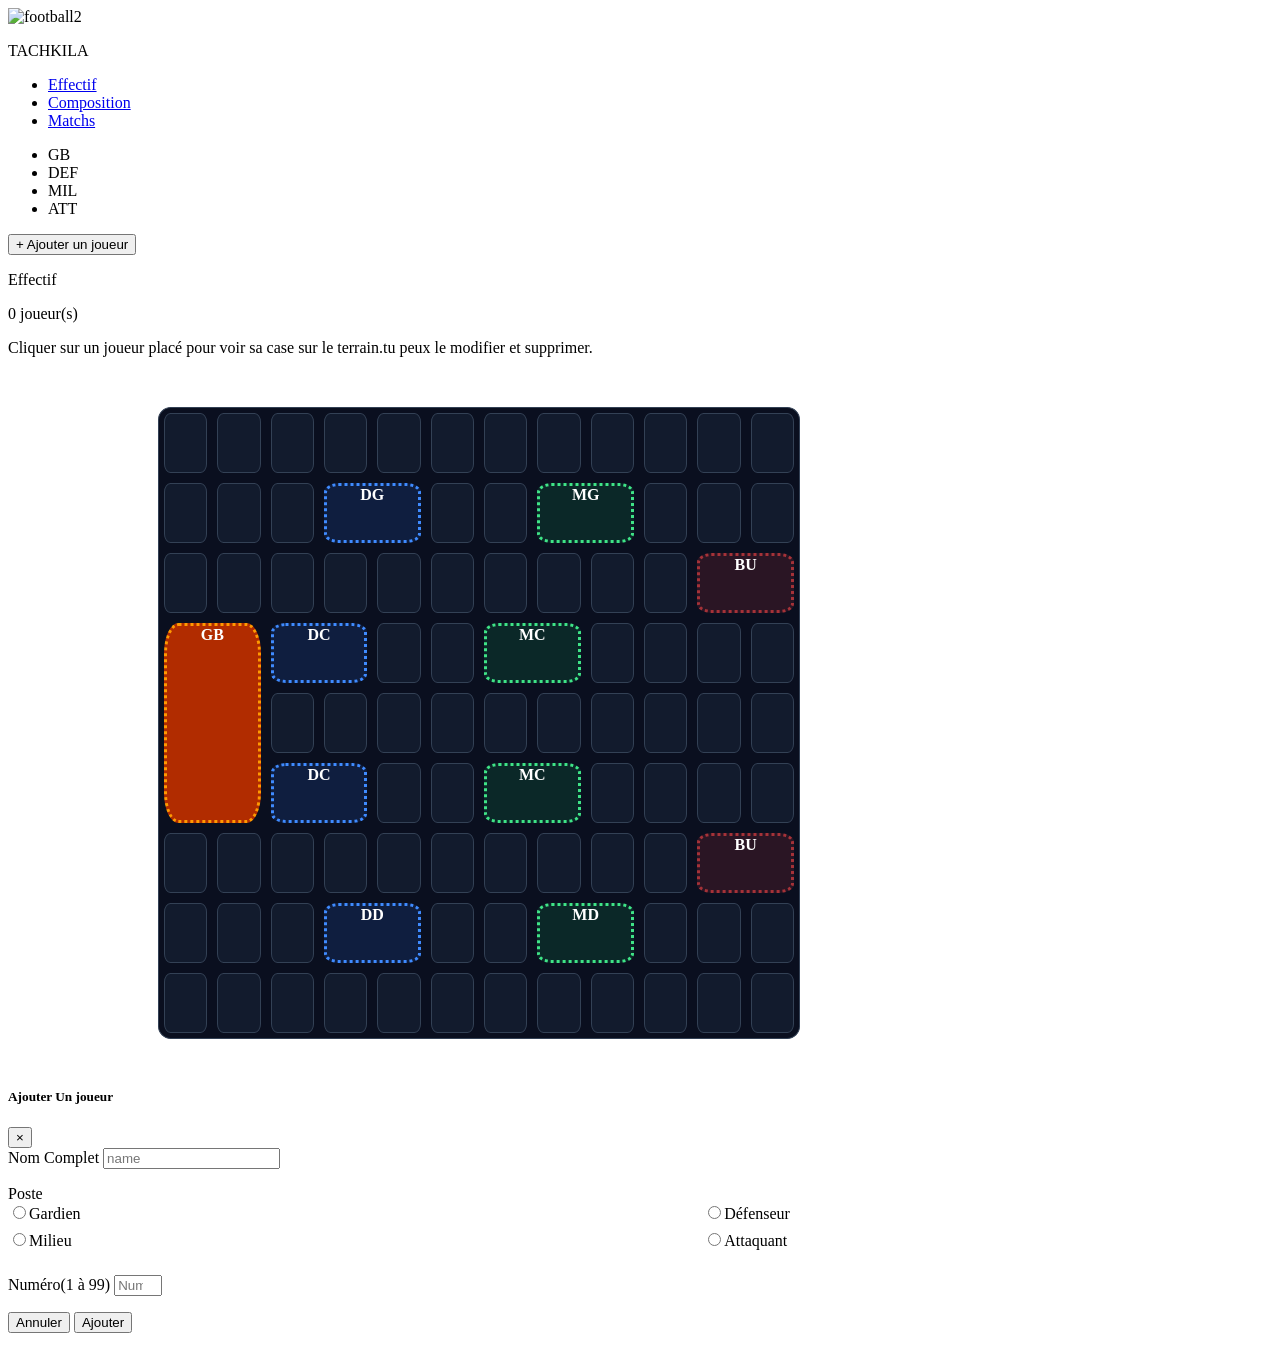
==== composition.html @ 78844aa4 "organiser la structure du projet et copier l'ancienne version de composition.html" ====
<!doctype html>
<html lang="en">
  <head>
    <meta charset="UTF-8" />
    <meta name="viewport" content="width=device-width, initial-scale=1.0" />
    <script src="https://cdn.jsdelivr.net/npm/@tailwindcss/browser@4"></script>
    <link rel="stylesheet" href="css/style.css" />
    <title>TACHKILA</title>
  </head>
  <body w-screen h-screen>
    <header>
      <nav
        class="flex justify-between bg-slate-800 pr-2 pl-2 pb-3 pt-3 border-b text-sm"
      >
        <div class="flex gap-1">
          <img
            class="bg-white rounded-full max-sm:w-5 max-sm:h-5"
            width="20"
            height="20"
            src="https://img.icons8.com/sf-ultralight/25/football2.png"
            alt="football2"
          />
          <p class="text-white font-bold">TACHKILA</p>
        </div>
        <div class="">
            <ul class="flex gap-3 rounded-lg pr-2 pl-2 border border-#334155 text-white">
                <li><a href="index.html">Effectif</li></a>
                <li><a href="composition.html"> Composition</li></a>
                <li> <a href="matchs.html"> Matchs</li></a>
            </ul>
        </div>
        <div >
          <ul class="flex gap-5">
            <li class="text-orange-500">GB</li>
            <li class="text-blue-600">DEF</li>
            <li class="text-green-600">MIL</li>
            <li class="text-red-600">ATT</li>
          </ul>
        </div>
        
      </nav>
    </header>
    <main class="flex max-sm:flex-col truncate">
      <aside
        class="text-white text-base w-1/4 h-screen bg-slate-800 border-r max-sm:w-full max-sm:h-auto"
      >
        <button
          class="bg-green-600 rounded-lg m-4 p-1 w-4/5 font-bold cursor-pointer"
          id="ajouterBtn"
        >
          + Ajouter un joueur
        </button>
        <div class="flex gap-10">
          <p>Effectif</p>
          <p id="placedCounter" class="m-4 text-sm"></p>
          <p class="compteur"></p>
        </div>
        <p class="text-sm">
          Cliquer sur un joueur placé pour voir sa case sur le terrain.tu peux
          le modifier et supprimer.
        </p>
        <div class="playerList"></div>
      </aside>
      <section
        class="h-screen w-3/4 bg-slate-900 flex flex-col items-center max-sm:w-full max-sm:h-auto"
      >
        <div class="terrain-container">
          <div class="terrain"></div>
          <div class="terrain"></div>
          <div class="terrain"></div>
          <div class="terrain"></div>
          <div class="terrain"></div>
          <div class="terrain"></div>
          <div class="terrain"></div>
          <div class="terrain"></div>
          <div class="terrain"></div>
          <div class="terrain"></div>
          <div class="terrain"></div>
          <div class="terrain"></div>
          <div class="terrain"></div>
          <div class="terrain"></div>
          <div class="terrain"></div>
          <!-- 16 -->
          <div class="terrain">DG</div>
          <div class="terrain"></div>
          <div class="terrain"></div>
          <div class="terrain"></div>
          <!-- 20 -->
          <div class="terrain">MG</div>
          <div class="terrain"></div>
          <div class="terrain"></div>
          <div class="terrain"></div>
          <div class="terrain"></div>
          <div class="terrain"></div>
          <div class="terrain"></div>
          <div class="terrain"></div>
          <div class="terrain"></div>
          <div class="terrain"></div>
          <div class="terrain"></div>
          <div class="terrain"></div>
          <div class="terrain"></div>
          <div class="terrain"></div>
          <div class="terrain"></div>
          <!-- 35 -->
          <div class="terrain">BU</div>
          <!-- 39 -->
          <div class="terrain"></div>
          <div class="terrain">GB</div>
          <div class="terrain"></div>
          <!-- 43 -->
          <div class="terrain">DC</div>
          <div class="terrain"></div>
          <div class="terrain"></div>
          <div class="terrain"></div>
          <div class="terrain">MC</div>
          <div class="terrain"></div>
          <div class="terrain"></div>
          <div class="terrain"></div>
          <div class="terrain"></div>
          <div class="terrain"></div>
          <div class="terrain"></div>
          <div class="terrain"></div>
          <div class="terrain"></div>
          <div class="terrain"></div>
          <div class="terrain"></div>
          <div class="terrain"></div>
          <div class="terrain"></div>
          <!-- 67 -->
          <div class="terrain"></div>
          <div class="terrain"></div>
          <!-- 63 -->
          <div class="terrain"></div>
          <div class="terrain"></div>
          <div class="terrain"></div>
          <!-- 67 -->
          <div class="terrain"></div>
          <div class="terrain"></div>
          <div class="terrain">DC</div>
          <div class="terrain"></div>
          <div class="terrain"></div>
          <div class="terrain"></div>
          <div class="terrain">MC</div>
          <div class="terrain"></div>
          <div class="terrain"></div>
          <div class="terrain"></div>
          <div class="terrain"></div>
          <div class="terrain"></div>
          <div class="terrain"></div>
          <div class="terrain"></div>
          <div class="terrain"></div>
          <div class="terrain"></div>
          <!-- 84 -->
          <div class="terrain"></div>
          <div class="terrain"></div>
          <div class="terrain"></div>
          <div class="terrain"></div>
          <!-- 89 -->
          <div class="terrain"></div>
          <div class="terrain"></div>
          <div class="terrain"></div>
          <!-- 93 -->
          <div class="terrain">BU</div>
          <div class="terrain"></div>
          <div class="terrain"></div>
          <div class="terrain"></div>
          <div class="terrain"></div>
          <div class="terrain">DD</div>
          <div class="terrain"></div>
          <div class="terrain"></div>
          <div class="terrain"></div>
          <div class="terrain">MD</div>
        </div>
        <div
          id="modal"
          class="invisible bg-slate-700 mr-5 ml-5 p-2 rounded-xl transition duration-500 text-white"
        >
          <form action="" class="form_pop">
            <div class="flex justify-between">
              <h5 class="m-2 font-bold">Ajouter Un joueur</h5>
              <button class="btn-croix" type="button">&times;</button>
            </div>
            <div>
              <label for="name" class="m-2 text-xs"> Nom Complet</label>
              <input
                id="name"
                type="text"
                placeholder="name"
                class="outline-blue-600 bg-slate-800 rounded-md m-2 mb-4 width-full"
              />
              <p class="mssg" id="errName"></p>
            </div>
            <div class="m-2 mb-4">
              <label for="" class="text-xs mb-10">Poste</label>
              <div class="modal-posts">
                <label for="gardien"
                  ><input
                    type="radio"
                    id="gardien"
                    value="gardien"
                    name="poste"
                  />Gardien</label
                >

                <label for=""
                  ><input
                    type="radio"
                    id="defenseur"
                    value="defenseur"
                    name="poste"
                  />Défenseur</label
                >

                <label for="">
                  <input
                    type="radio"
                    id="milieu"
                    value="milieu"
                    name="poste"
                  />Milieu</label
                >

                <label for=""
                  ><input
                    type="radio"
                    id="Attaquant"
                    value="Attaquant"
                    name="poste"
                  />Attaquant</label
                >
                <p class="mssg" id="errpost"></p>
              </div>
            </div>
            <div class="m-2 m-4">
              <label for="num" class="text-xs">Numéro(1 à 99)</label>
              <input
                id="num"
                placeholder="Number"
                class="number outline-blue-600 bg-slate-800 rounded-md width-full"
                type="number"
                max="99"
                min="1"
              />
              <p class="mssg" id="errNb"></p>
            </div>
            <div id="modal-btn" class="flex justify-end gap-5">
              <button
                class="btn-annuler bg-slate-800 rounded-lg p-1 cursor-pointer"
                type="button"
              >
                Annuler
              </button>
              <button
                class="btn-ajouter bg-green-600 rounded-lg p-1 cursor-pointer"
                type="submit"
              >
                Ajouter
              </button>
            </div>
            <p class="mssg" id="err_form"></p>
          </form>
        </div>
      </section>
    </main>

    <script src="index.js"></script>
  </body>
</html>
---- css/style.css ----
.terrain-container{
    display: grid;
    justify-content: center;
    grid-template-columns:repeat(12,1fr);
    grid-template-rows:repeat(9,1fr) ;
    width:50vw ;
    height: 70vh;
    margin: 50px 150px;
    border:1px solid #334155 ;
    border-radius: 2%;
    background-color: #0a0f1f;
}

.terrain{
    margin: 5px;
    border: 1px solid #334155;
    border-radius: 15%;
    background-color: #121b2d;
    font-weight: bold;
    color:white;
}

.terrain:nth-child(16){
    grid-area: 2 / 4 /2/span 2;
    text-align: center;
    background-color:#0f1e3f ;
    border: 3px dotted #3f8bff;
}

.terrain:nth-child(20){
    grid-area: 2 / 8 /2/span 2;
    text-align: center;
    background-color:#0b2828 ;
    border: 3px dotted #3fe487;
}
.terrain:nth-child(35){
    grid-area: 3 / 11 /3/span 2;
    text-align: center;
    background-color: #2a1524;
    border: 3px dotted #a53238;
}
.terrain:nth-child(37){
    grid-area: 4 / 1 /7/span 2;
    text-align: center;
     background-color:#B12C00 ;
    border: 3px dotted #FF9A00;
}
.terrain:nth-child(39){
    grid-area: 4 / 3 /4/span 2;
    text-align: center;
    background-color:#0f1e3f ;
    border: 3px dotted #3f8bff;
}
.terrain:nth-child(43){
    grid-area: 4 / 7 /4/span 2;
    text-align: center;
     background-color:#0b2828 ;
    border: 3px dotted #3fe487;
}
.terrain:nth-child(67){
    grid-area: 6/ 7 /6/span 2;
    text-align: center;
     background-color:#0b2828 ;
    border: 3px dotted #3fe487;
}
.terrain:nth-child(63){
    grid-area: 6/ 3 /6/span 2;
    text-align: center;
    background-color:#0f1e3f ;
    border: 3px dotted #3f8bff;
}
.terrain:nth-child(84){
    grid-area: 7 /11 /7/span 2;
    text-align: center;
     background-color: #2a1524;
    border: 3px dotted #a53238;
}
.terrain:nth-child(89){
    grid-area: 8 / 4 /8/span 2;
    text-align: center;
    background-color:#0f1e3f ;
    border: 3px dotted #3f8bff;
}
.terrain:nth-child(93){
    grid-area: 8 / 8/8/span 2;
    text-align: center;
    background-color:#0b2828 ;
    border: 3px dotted #3fe487;
}

/* modal */
.modal-posts{
    display: grid;
    grid-template-columns: repeat(2,1fr) ;
    grid-template-rows: repeat(2,1fr);
    gap: 10%; 
}
.open-modal{
    top: 40%;
    visibility: visible;
    transform: translate(-50%, -120%) scale(1);
}
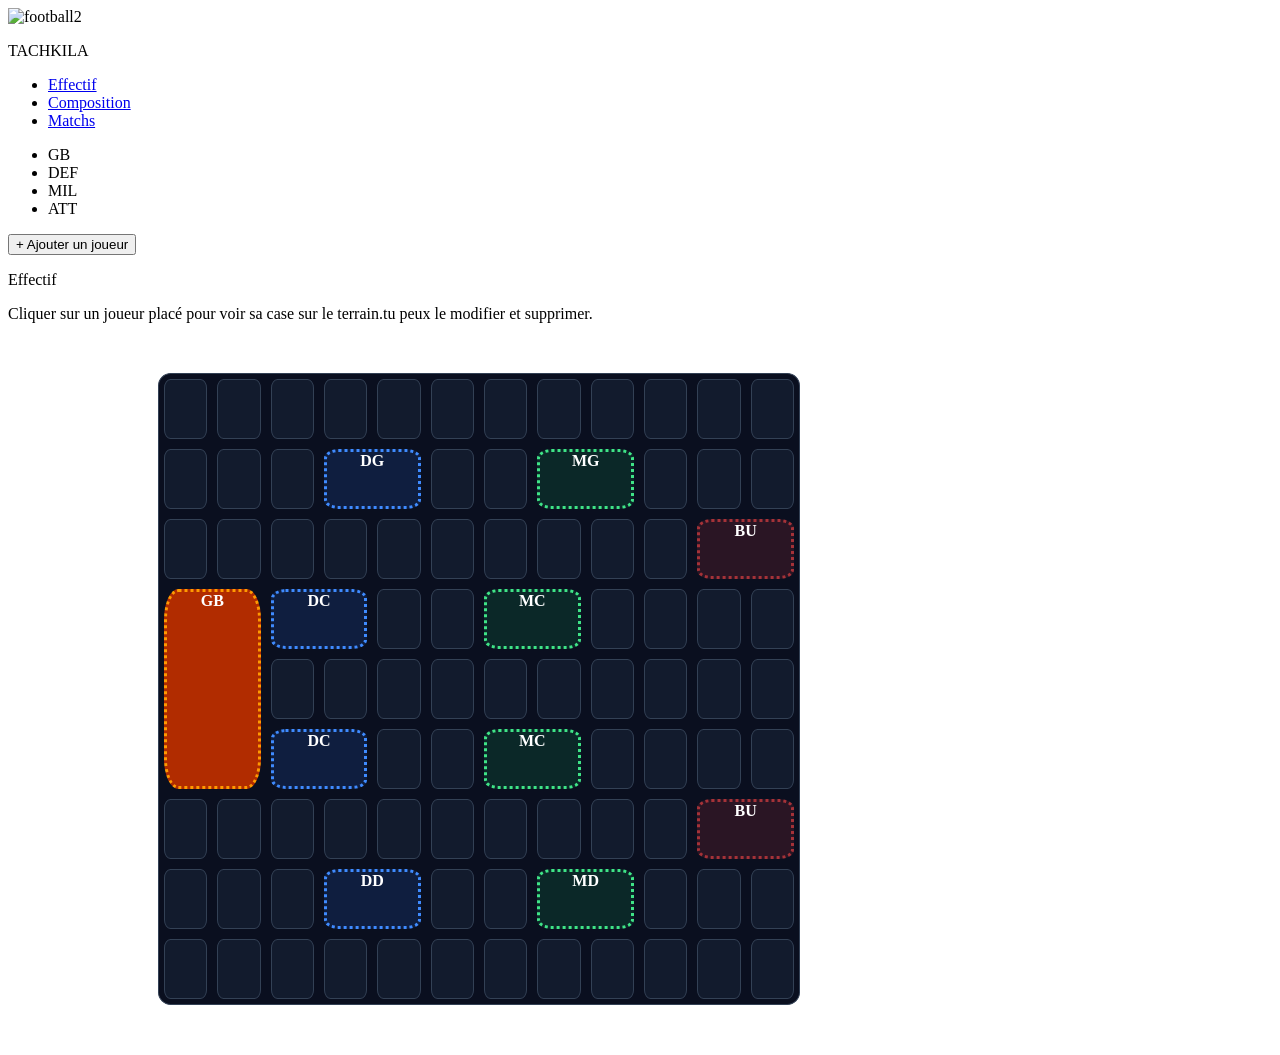
==== commit 04efafd9: "decouper le js en plusieurs modules" ====
--- a/composition.html
+++ b/composition.html
@@ -170,7 +170,7 @@
           <div class="terrain"></div>
           <div class="terrain">MD</div>
         </div>
-        <div
+        <!-- <div
           id="modal"
           class="invisible bg-slate-700 mr-5 ml-5 p-2 rounded-xl transition duration-500 text-white"
         >
@@ -189,8 +189,21 @@
               />
               <p class="mssg" id="errName"></p>
             </div>
+            <div class="flex">
+              <div>
+                <label for="age" class="m-2 text-xs">age:</label>
+                <input type="number" id="age" placeholder="age de joueur..." class="outline-blue-600 bg-slate-800 rounded-md m-2 mb-4 width-full">
+              </div>
+              <div>
+                <label for="état" class="m-2 text-xs">état:</label>
+                <select name="état" id="état">
+                  <option value="en_forme">en forme</option>
+                  <option value="blesse">blessé</option>
+                </select>
+              </div>
+            </div>
             <div class="m-2 mb-4">
-              <label for="" class="text-xs mb-10">Poste</label>
+              <label for="" class="text-xs mb-10">Poste:</label>
               <div class="modal-posts">
                 <label for="gardien"
                   ><input
@@ -258,7 +271,7 @@
             </div>
             <p class="mssg" id="err_form"></p>
           </form>
-        </div>
+        </div> -->
       </section>
     </main>
 
--- a/css/style.css
+++ b/css/style.css
@@ -1,102 +1,101 @@
-.terrain-container{
-    display: grid;
-    justify-content: center;
-    grid-template-columns:repeat(12,1fr);
-    grid-template-rows:repeat(9,1fr) ;
-    width:50vw ;
-    height: 70vh;
-    margin: 50px 150px;
-    border:1px solid #334155 ;
-    border-radius: 2%;
-    background-color: #0a0f1f;
+.terrain-container {
+  display: grid;
+  justify-content: center;
+  grid-template-columns: repeat(12, 1fr);
+  grid-template-rows: repeat(9, 1fr);
+  width: 50vw;
+  height: 70vh;
+  margin: 50px 150px;
+  border: 1px solid #334155;
+  border-radius: 2%;
+  background-color: #0a0f1f;
 }
 
-.terrain{
-    margin: 5px;
-    border: 1px solid #334155;
-    border-radius: 15%;
-    background-color: #121b2d;
-    font-weight: bold;
-    color:white;
+.terrain {
+  margin: 5px;
+  border: 1px solid #334155;
+  border-radius: 15%;
+  background-color: #121b2d;
+  font-weight: bold;
+  color: white;
 }
 
-.terrain:nth-child(16){
-    grid-area: 2 / 4 /2/span 2;
-    text-align: center;
-    background-color:#0f1e3f ;
-    border: 3px dotted #3f8bff;
+.terrain:nth-child(16) {
+  grid-area: 2 / 4 /2 / span 2;
+  text-align: center;
+  background-color: #0f1e3f;
+  border: 3px dotted #3f8bff;
 }
 
-.terrain:nth-child(20){
-    grid-area: 2 / 8 /2/span 2;
-    text-align: center;
-    background-color:#0b2828 ;
-    border: 3px dotted #3fe487;
+.terrain:nth-child(20) {
+  grid-area: 2 / 8 /2 / span 2;
+  text-align: center;
+  background-color: #0b2828;
+  border: 3px dotted #3fe487;
 }
-.terrain:nth-child(35){
-    grid-area: 3 / 11 /3/span 2;
-    text-align: center;
-    background-color: #2a1524;
-    border: 3px dotted #a53238;
+.terrain:nth-child(35) {
+  grid-area: 3 / 11 /3 / span 2;
+  text-align: center;
+  background-color: #2a1524;
+  border: 3px dotted #a53238;
 }
-.terrain:nth-child(37){
-    grid-area: 4 / 1 /7/span 2;
-    text-align: center;
-     background-color:#B12C00 ;
-    border: 3px dotted #FF9A00;
+.terrain:nth-child(37) {
+  grid-area: 4 / 1 /7 / span 2;
+  text-align: center;
+  background-color: #b12c00;
+  border: 3px dotted #ff9a00;
 }
-.terrain:nth-child(39){
-    grid-area: 4 / 3 /4/span 2;
-    text-align: center;
-    background-color:#0f1e3f ;
-    border: 3px dotted #3f8bff;
+.terrain:nth-child(39) {
+  grid-area: 4 / 3 /4 / span 2;
+  text-align: center;
+  background-color: #0f1e3f;
+  border: 3px dotted #3f8bff;
 }
-.terrain:nth-child(43){
-    grid-area: 4 / 7 /4/span 2;
-    text-align: center;
-     background-color:#0b2828 ;
-    border: 3px dotted #3fe487;
+.terrain:nth-child(43) {
+  grid-area: 4 / 7 /4 / span 2;
+  text-align: center;
+  background-color: #0b2828;
+  border: 3px dotted #3fe487;
 }
-.terrain:nth-child(67){
-    grid-area: 6/ 7 /6/span 2;
-    text-align: center;
-     background-color:#0b2828 ;
-    border: 3px dotted #3fe487;
+.terrain:nth-child(67) {
+  grid-area: 6/ 7 /6 / span 2;
+  text-align: center;
+  background-color: #0b2828;
+  border: 3px dotted #3fe487;
 }
-.terrain:nth-child(63){
-    grid-area: 6/ 3 /6/span 2;
-    text-align: center;
-    background-color:#0f1e3f ;
-    border: 3px dotted #3f8bff;
+.terrain:nth-child(63) {
+  grid-area: 6/ 3 /6 / span 2;
+  text-align: center;
+  background-color: #0f1e3f;
+  border: 3px dotted #3f8bff;
 }
-.terrain:nth-child(84){
-    grid-area: 7 /11 /7/span 2;
-    text-align: center;
-     background-color: #2a1524;
-    border: 3px dotted #a53238;
+.terrain:nth-child(84) {
+  grid-area: 7 /11 /7 / span 2;
+  text-align: center;
+  background-color: #2a1524;
+  border: 3px dotted #a53238;
 }
-.terrain:nth-child(89){
-    grid-area: 8 / 4 /8/span 2;
-    text-align: center;
-    background-color:#0f1e3f ;
-    border: 3px dotted #3f8bff;
+.terrain:nth-child(89) {
+  grid-area: 8 / 4 /8 / span 2;
+  text-align: center;
+  background-color: #0f1e3f;
+  border: 3px dotted #3f8bff;
 }
-.terrain:nth-child(93){
-    grid-area: 8 / 8/8/span 2;
-    text-align: center;
-    background-color:#0b2828 ;
-    border: 3px dotted #3fe487;
+.terrain:nth-child(93) {
+  grid-area: 8 / 8/8 / span 2;
+  text-align: center;
+  background-color: #0b2828;
+  border: 3px dotted #3fe487;
 }
 
 /* modal */
-.modal-posts{
-    display: grid;
-    grid-template-columns: repeat(2,1fr) ;
-    grid-template-rows: repeat(2,1fr);
-    gap: 10%; 
+.modal-posts {
+  display: grid;
+  grid-template-columns: repeat(2, 1fr);
+  grid-template-rows: repeat(2, 1fr);
+  gap: 10%;
 }
-.open-modal{
-    top: 40%;
-    visibility: visible;
-    transform: translate(-50%, -120%) scale(1);
+.open-modal {
+  visibility: visible;
+  transform: translate(50%, -20%) scale(1);
 }
